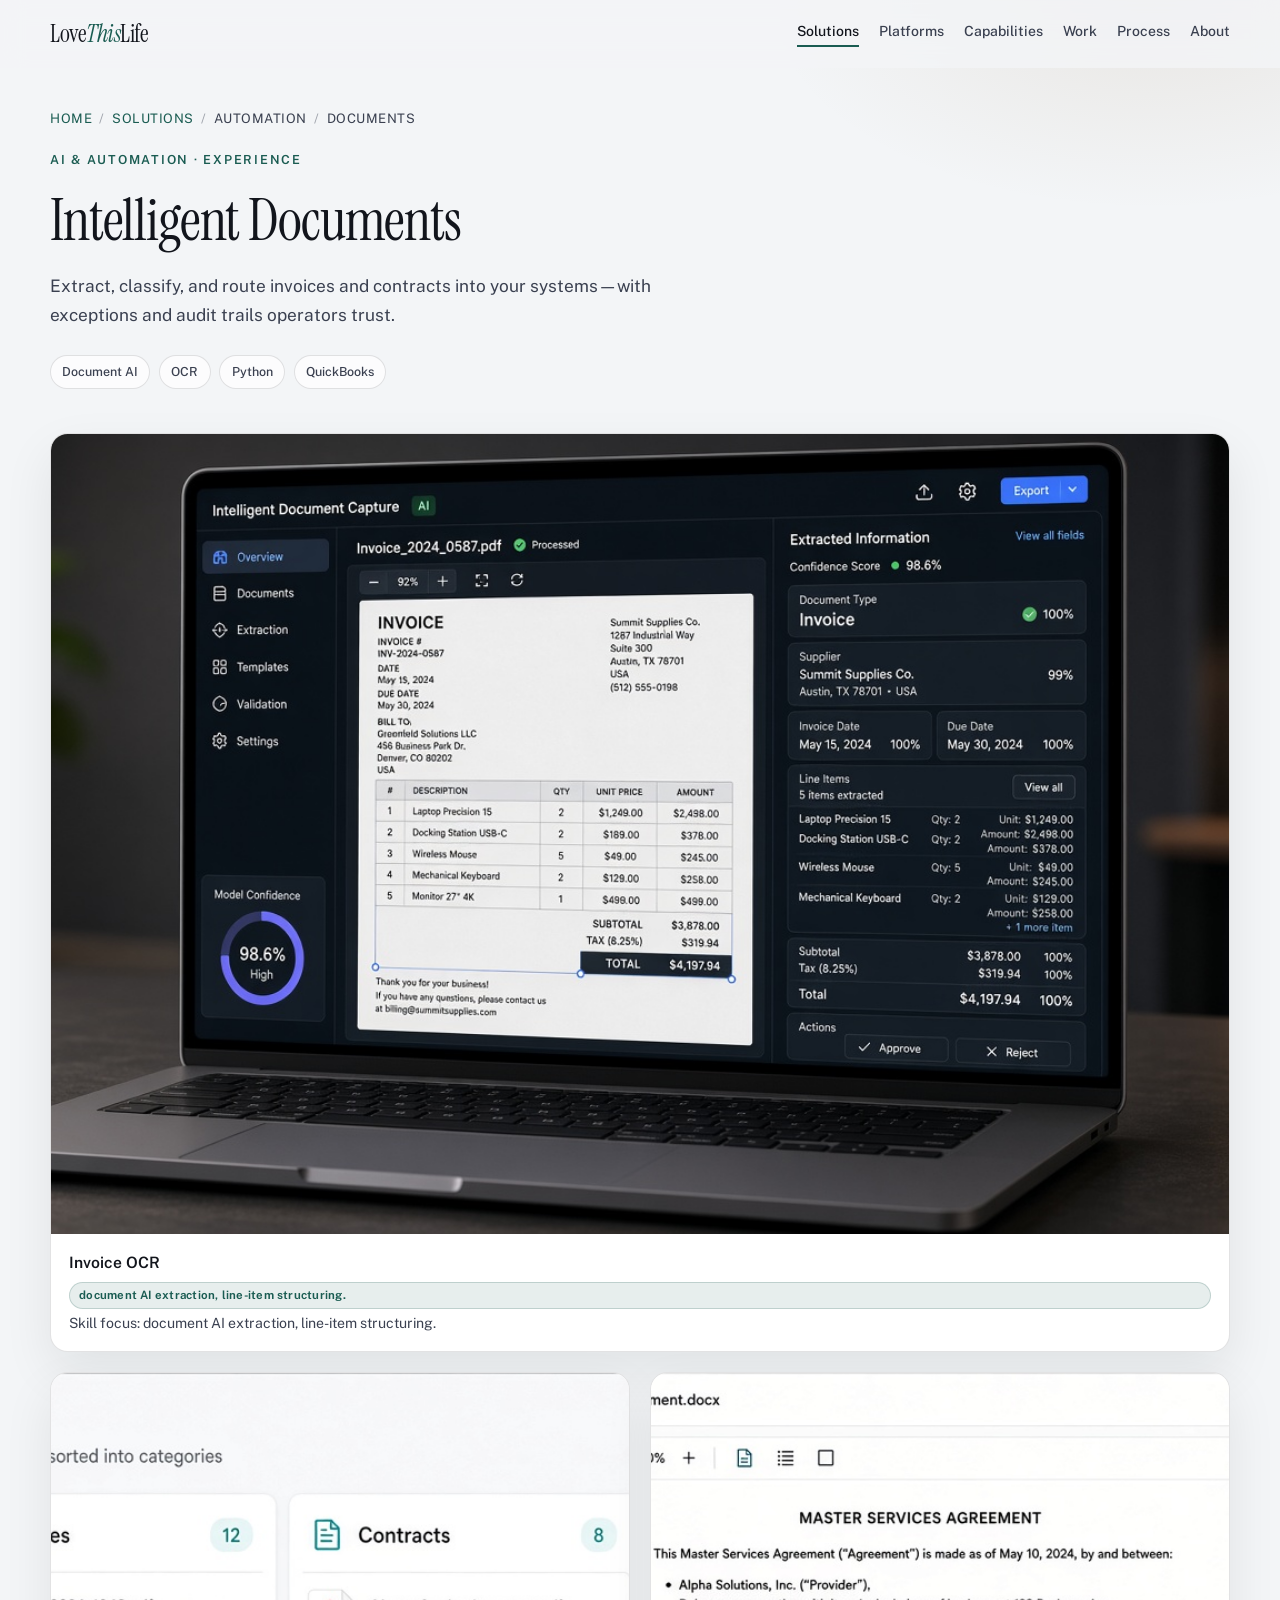
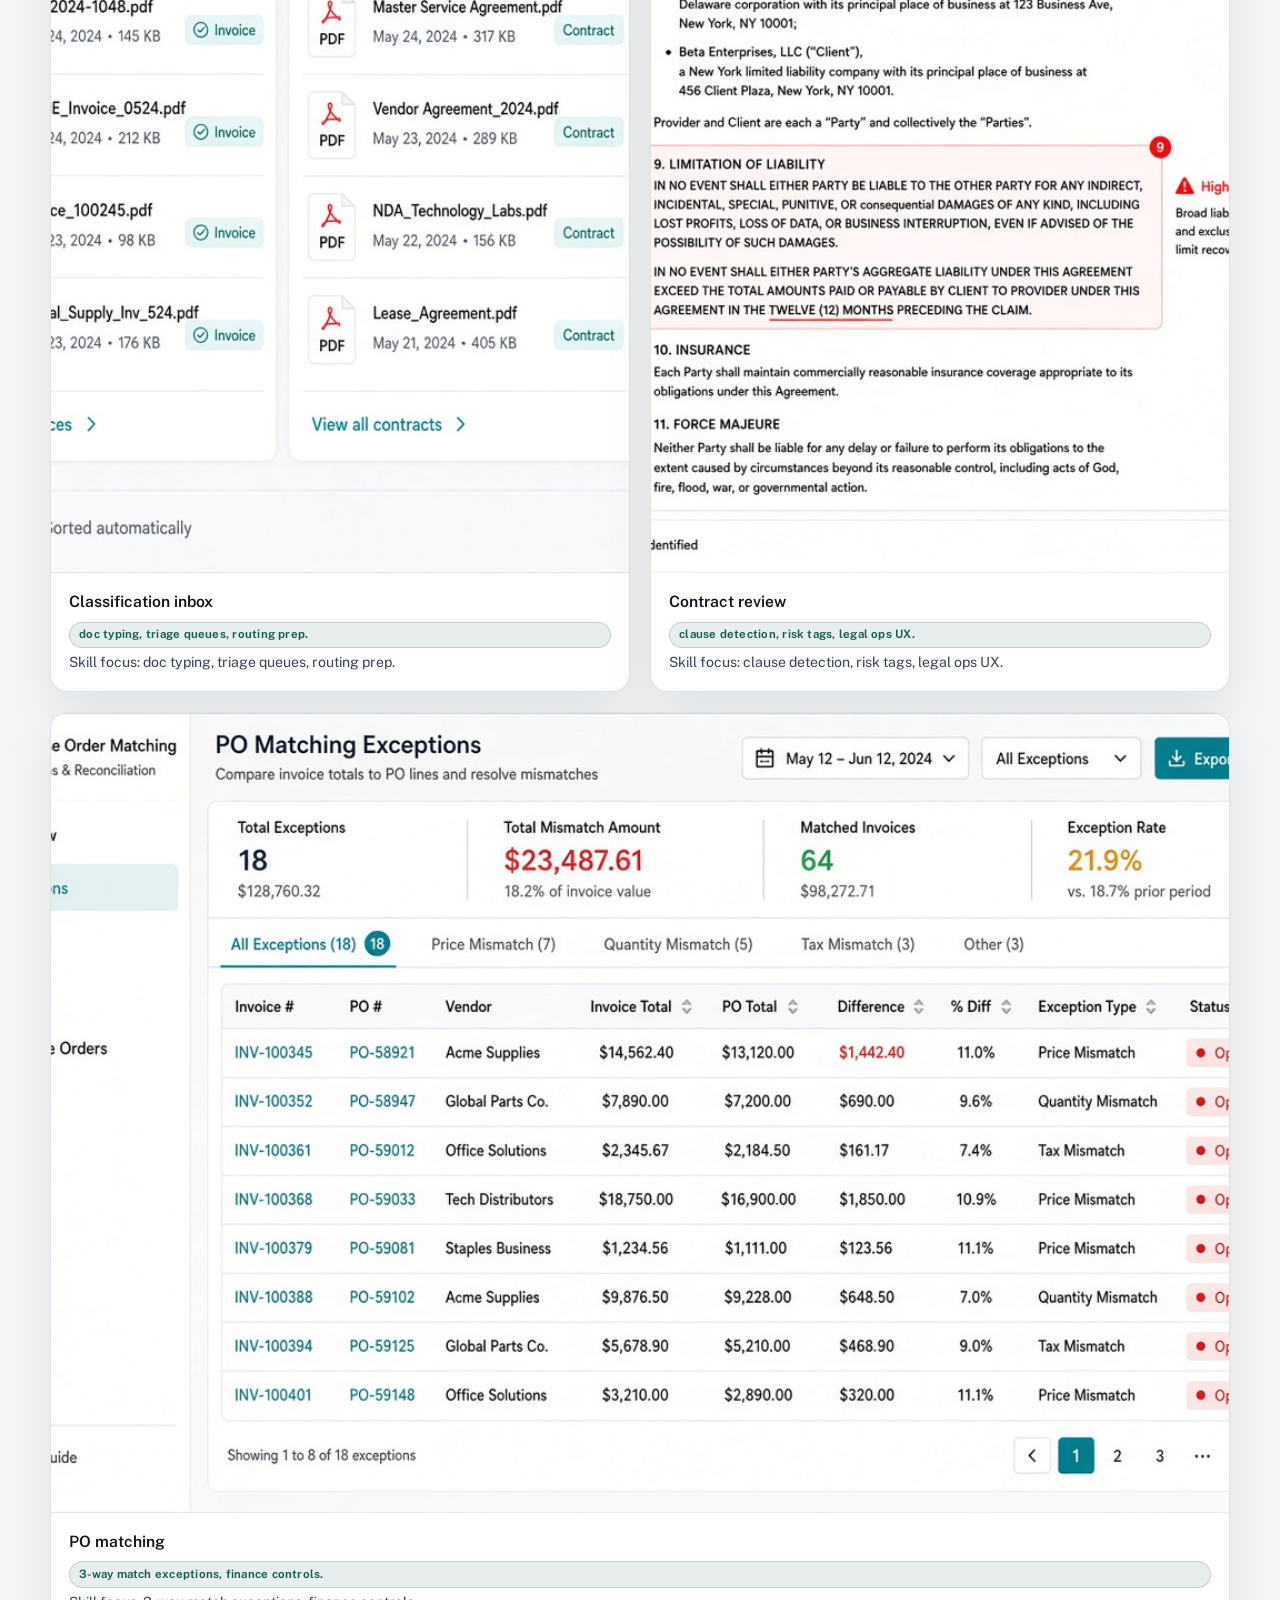
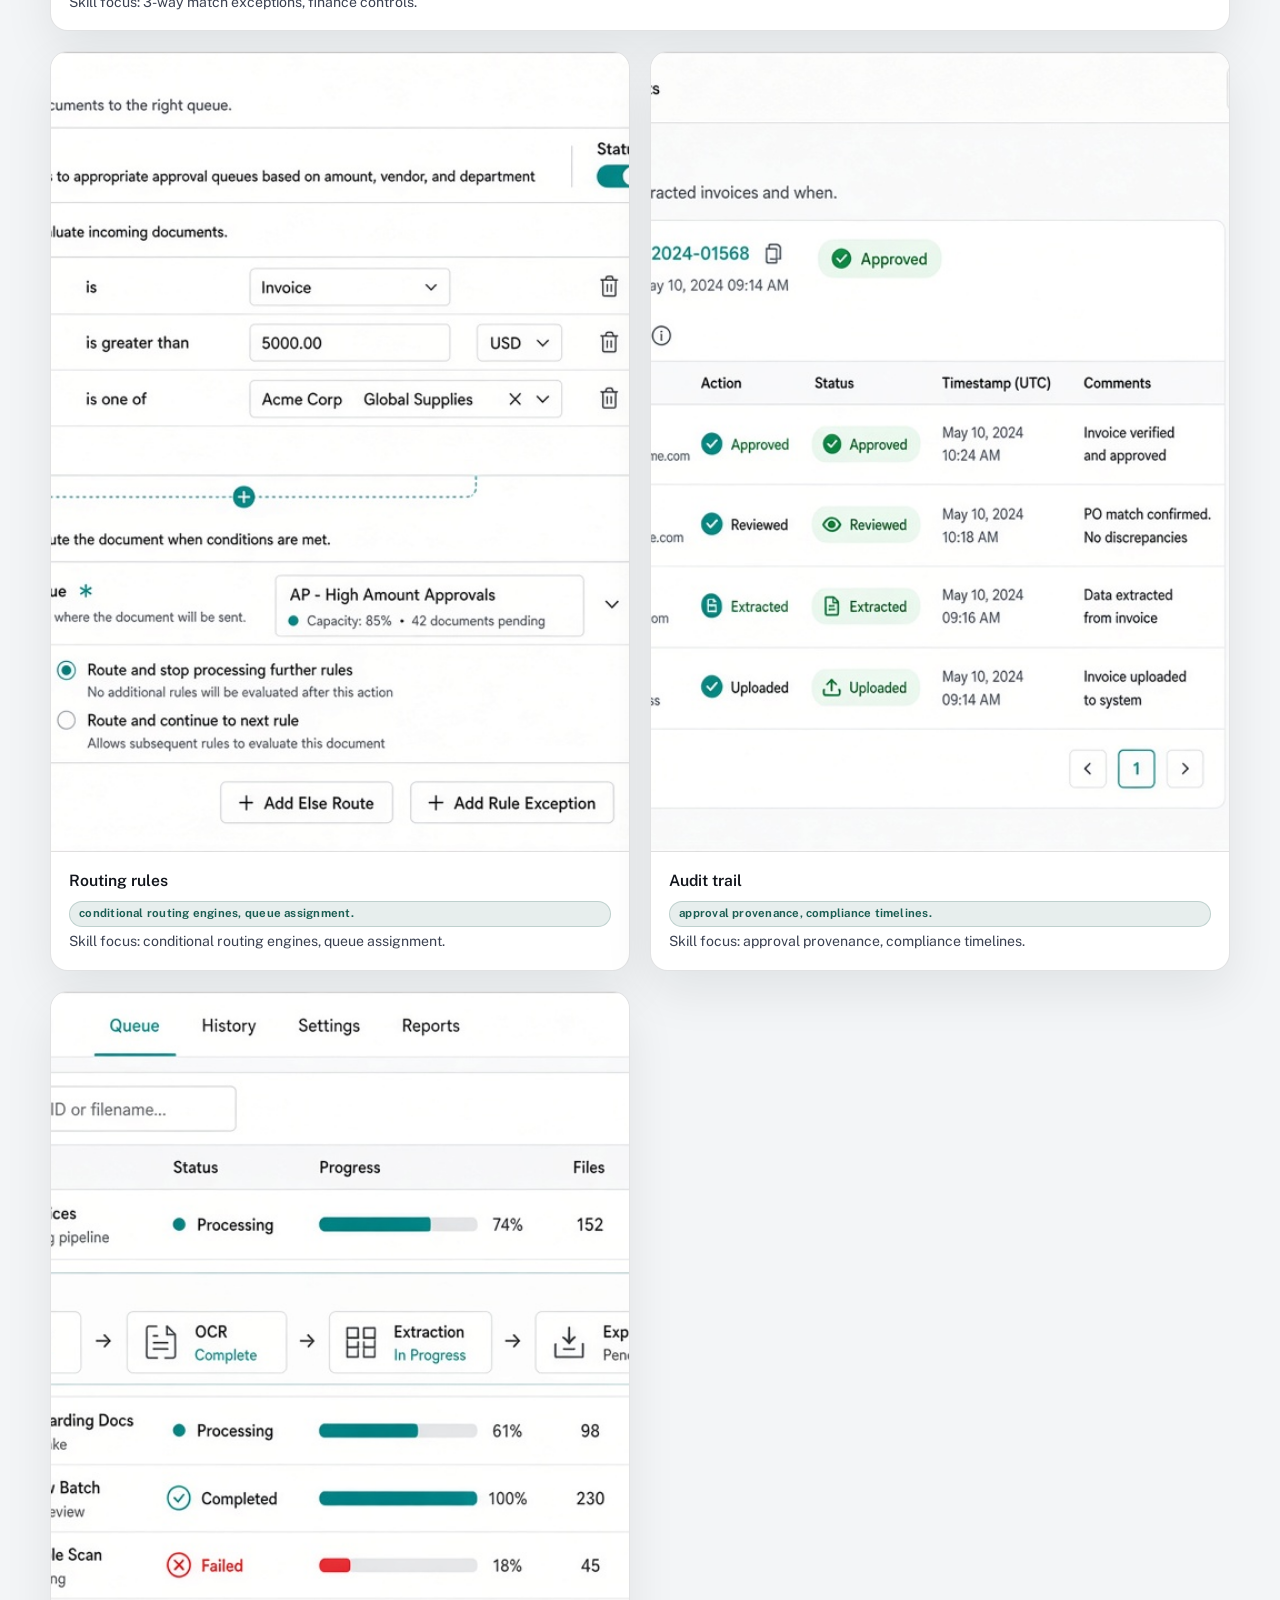
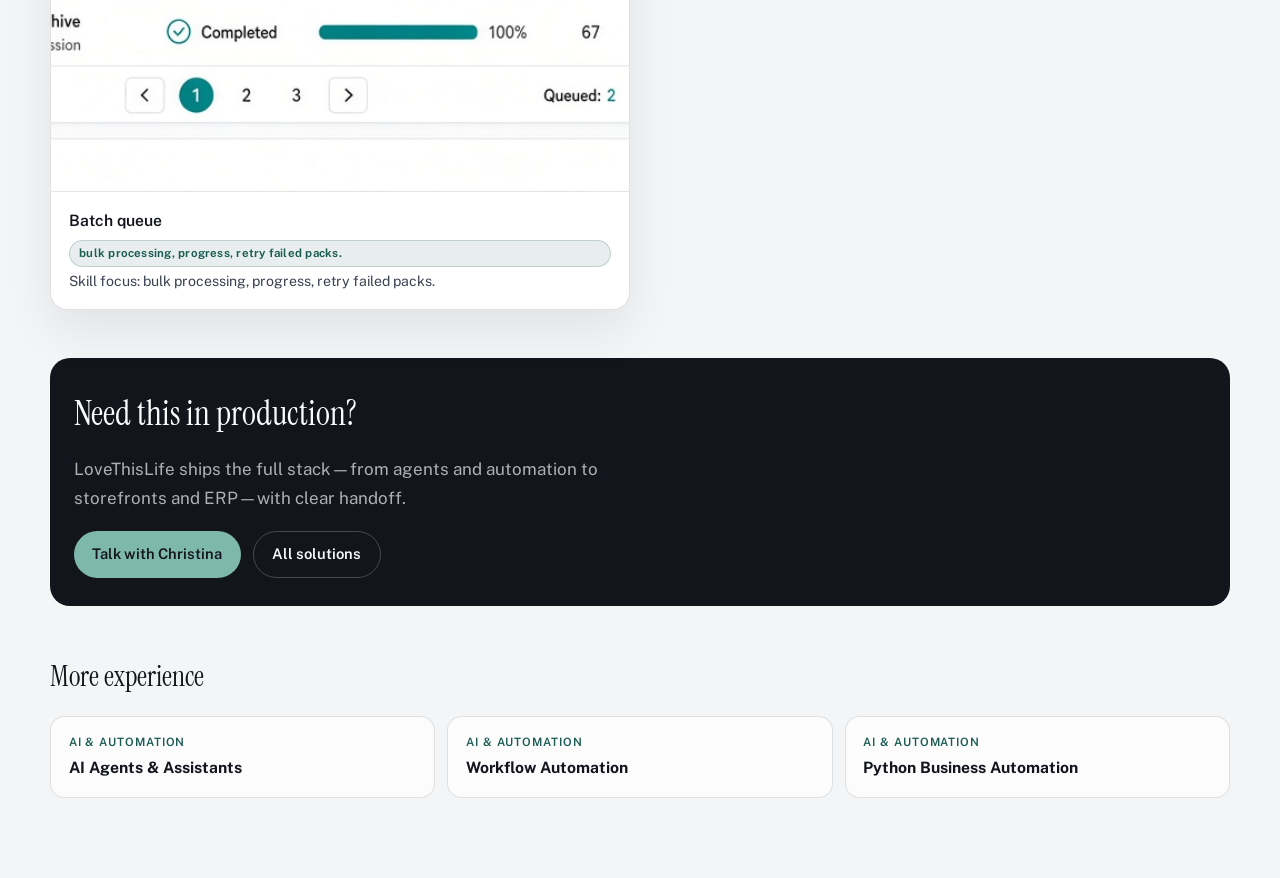
==== automation/documents/index.html @ 8ac03671 "Expand portfolio with skill-focused experience galleries and product samples. Add dedicated experien" ====
<!DOCTYPE html>
<html lang="en">
<head>
  <meta charset="UTF-8" />
  <meta name="viewport" content="width=device-width, initial-scale=1.0" />
  <title>Intelligent Documents — LoveThisLife Experience</title>
  <meta name="description" content="Extract, classify, and route invoices and contracts into your systems—with exceptions and audit trails operators trust." />
  <link rel="preconnect" href="https://fonts.googleapis.com" />
  <link rel="preconnect" href="https://fonts.gstatic.com" crossorigin />
  <link href="https://fonts.googleapis.com/css2?family=Instrument+Serif:ital@0;1&family=Public+Sans:ital,wght@0,300;0,400;0,500;0,600;0,700;1,400&display=swap" rel="stylesheet" />
  <link rel="icon" href="../../assets/favicon.svg?v=2" type="image/svg+xml" />
  <link rel="stylesheet" href="../../styles.css" />
  <link rel="stylesheet" href="../../experience.css" />
</head>
<body class="xp-body">
  <a class="skip-link" href="#main">Skip to content</a>
  <header class="site-header xp-header" id="top">
    <div class="header-inner">
      <a class="logo" href="../../" aria-label="LoveThisLife home">
        <span class="logo-word">Love<span>This</span>Life</span>
      </a>
      <nav class="nav" aria-label="Primary">
        <a href="../../solutions/" class="is-active">Solutions</a>
        <a href="../../platforms/">Platforms</a>
        <a href="../../capabilities/">Capabilities</a>
        <a href="../../work/">Work</a>
        <a href="../../process/">Process</a>
        <a href="../../about/">About</a>
      </nav>
      <button class="nav-toggle" type="button" aria-expanded="false" aria-controls="mobile-nav" aria-label="Open menu">
        <span></span><span></span>
      </button>
    </div>
    <nav class="mobile-nav" id="mobile-nav" hidden>
      <a href="../../solutions/" class="is-active">Solutions</a>
      <a href="../../platforms/">Platforms</a>
      <a href="../../capabilities/">Capabilities</a>
      <a href="../../work/">Work</a>
      <a href="../../process/">Process</a>
      <a href="../../about/">About</a>
    </nav>
  </header>

  <main id="main" class="xp-main">
    <div class="container">
      <header class="xp-hero">
        <nav class="xp-crumb" aria-label="Breadcrumb">
          <a href="../../">Home</a>
          <span class="xp-crumb__sep">/</span>
          <a href="../../solutions/">Solutions</a>
          <span class="xp-crumb__sep">/</span>
          <span>Automation</span>
          <span class="xp-crumb__sep">/</span>
          <span>documents</span>
        </nav>
        <p class="xp-kicker">AI & Automation · Experience</p>
        <h1 class="xp-title">Intelligent Documents</h1>
        <p class="xp-lede">Extract, classify, and route invoices and contracts into your systems—with exceptions and audit trails operators trust.</p>
        <div class="xp-meta">
          <span>Document AI</span>
          <span>OCR</span>
          <span>Python</span>
          <span>QuickBooks</span>
        </div>
      </header>

      <section class="xp-gallery" aria-label="Product samples">
          <figure class="xp-gallery__item">
            <img src="../../assets/samples/documents/01.jpg" alt="Invoice OCR — Intelligent Documents" loading="lazy" width="1280" height="800" />
            <figcaption>
              <strong>Invoice OCR</strong>
              <em class="xp-skill">document AI extraction, line-item structuring.</em>
              <span>Skill focus: document AI extraction, line-item structuring.</span>
            </figcaption>
          </figure>
          <figure class="xp-gallery__item">
            <img src="../../assets/samples/documents/02.jpg" alt="Classification inbox — Intelligent Documents" loading="lazy" width="1280" height="800" />
            <figcaption>
              <strong>Classification inbox</strong>
              <em class="xp-skill">doc typing, triage queues, routing prep.</em>
              <span>Skill focus: doc typing, triage queues, routing prep.</span>
            </figcaption>
          </figure>
          <figure class="xp-gallery__item">
            <img src="../../assets/samples/documents/03.jpg" alt="Contract review — Intelligent Documents" loading="lazy" width="1280" height="800" />
            <figcaption>
              <strong>Contract review</strong>
              <em class="xp-skill">clause detection, risk tags, legal ops UX.</em>
              <span>Skill focus: clause detection, risk tags, legal ops UX.</span>
            </figcaption>
          </figure>
          <figure class="xp-gallery__item">
            <img src="../../assets/samples/documents/04.jpg" alt="PO matching — Intelligent Documents" loading="lazy" width="1280" height="800" />
            <figcaption>
              <strong>PO matching</strong>
              <em class="xp-skill">3-way match exceptions, finance controls.</em>
              <span>Skill focus: 3-way match exceptions, finance controls.</span>
            </figcaption>
          </figure>
          <figure class="xp-gallery__item">
            <img src="../../assets/samples/documents/05.jpg" alt="Routing rules — Intelligent Documents" loading="lazy" width="1280" height="800" />
            <figcaption>
              <strong>Routing rules</strong>
              <em class="xp-skill">conditional routing engines, queue assignment.</em>
              <span>Skill focus: conditional routing engines, queue assignment.</span>
            </figcaption>
          </figure>
          <figure class="xp-gallery__item">
            <img src="../../assets/samples/documents/06.jpg" alt="Audit trail — Intelligent Documents" loading="lazy" width="1280" height="800" />
            <figcaption>
              <strong>Audit trail</strong>
              <em class="xp-skill">approval provenance, compliance timelines.</em>
              <span>Skill focus: approval provenance, compliance timelines.</span>
            </figcaption>
          </figure>
          <figure class="xp-gallery__item">
            <img src="../../assets/samples/documents/07.jpg" alt="Batch queue — Intelligent Documents" loading="lazy" width="1280" height="800" />
            <figcaption>
              <strong>Batch queue</strong>
              <em class="xp-skill">bulk processing, progress, retry failed packs.</em>
              <span>Skill focus: bulk processing, progress, retry failed packs.</span>
            </figcaption>
          </figure>
      </section>

      <aside class="xp-cta">
        <h2>Need this in production?</h2>
        <p>LoveThisLife ships the full stack—from agents and automation to storefronts and ERP—with clear handoff.</p>
        <div class="xp-cta__row">
          <a class="xp-btn xp-btn--primary" href="../../about/">Talk with Christina</a>
          <a class="xp-btn xp-btn--ghost" href="../../solutions/">All solutions</a>
        </div>
      </aside>

      <section class="xp-more">
        <h2>More experience</h2>
        <div class="xp-more__grid">
        <a class="xp-more__link" href="../../automation/experience/">
          <small>AI & Automation</small>
          <strong>AI Agents & Assistants</strong>
        </a>
        <a class="xp-more__link" href="../../automation/workflow/">
          <small>AI & Automation</small>
          <strong>Workflow Automation</strong>
        </a>
        <a class="xp-more__link" href="../../automation/python/">
          <small>AI & Automation</small>
          <strong>Python Business Automation</strong>
        </a>
        </div>
      </section>
    </div>
  </main>
  <script src="../../script.js"></script>
</body>
</html>
---- styles.css ----
/* LoveThisLife — cohesive AI & Automation portfolio */

:root {
  --ink: #12151c;
  --ink-soft: #3a4050;
  --mist: #e6ebf0;
  --paper: #f3f5f7;
  --white: #fafbfc;
  --teal: #1a5c52;
  --teal-light: #7eb8ad;
  --teal-glow: rgba(26, 92, 82, 0.15);
  --gold: #9a7b52;
  --line: rgba(18, 21, 28, 0.12);
  --shadow: 0 20px 50px rgba(18, 21, 28, 0.08);
  --shadow-lg: 0 32px 64px rgba(18, 21, 28, 0.12);
  --font-display: "Instrument Serif", Georgia, serif;
  --font-body: "Public Sans", system-ui, sans-serif;
  --max: 1180px;
  --header-h: 4.25rem;
  --ease: cubic-bezier(0.22, 1, 0.36, 1);
  --radius: 1rem;
  --radius-lg: 1.5rem;
}

*, *::before, *::after { box-sizing: border-box; }
html { scroll-behavior: smooth; overflow-x: hidden; }
body {
  margin: 0;
  overflow-x: hidden;
  font-family: var(--font-body);
  font-size: 1.0625rem;
  line-height: 1.65;
  color: var(--ink);
  background: var(--paper);
  -webkit-font-smoothing: antialiased;
}
img { max-width: 100%; display: block; }
a { color: inherit; text-decoration: none; }
a:hover { color: var(--teal); }
.skip-link {
  position: absolute; left: 1rem; top: -100%; z-index: 100;
  padding: 0.75rem 1rem; background: var(--ink); color: var(--white);
}
.skip-link:focus { top: 1rem; }
.container { width: min(100% - 2.5rem, var(--max)); margin-inline: auto; }

.progress {
  position: fixed; top: 0; left: 0; right: 0; height: 2px; z-index: 60;
}
.progress__fill {
  height: 100%;
  width: 0%;
  background: linear-gradient(90deg, var(--teal), #9a7b52);
}
.progress-radial {
  position: fixed;
  right: 1.1rem;
  bottom: 1.1rem;
  z-index: 55;
  width: 2.6rem;
  height: 2.6rem;
  opacity: 0.9;
  pointer-events: none;
}
.progress-radial svg { width: 100%; height: 100%; transform: rotate(-90deg); }
.progress-radial__track { fill: none; stroke: rgba(18,21,28,0.12); stroke-width: 2; }
.progress-radial__value {
  fill: none;
  stroke: var(--teal);
  stroke-width: 2;
  stroke-dasharray: 97.4;
  stroke-dashoffset: 97.4;
}

.site-header {
  position: fixed; inset: 0 0 auto; z-index: 50; height: var(--header-h);
  background: rgba(243, 245, 247, 0.82);
  backdrop-filter: blur(12px);
  border-bottom: 1px solid transparent;
  transition: border-color 0.3s ease, background 0.3s ease, transform 0.6s var(--ease), opacity 0.6s ease;
  transform: translateY(-100%);
  opacity: 0;
}
body.is-loaded .site-header {
  transform: none;
  opacity: 1;
}
.site-header.is-scrolled {
  border-bottom-color: var(--line);
  background: rgba(243, 245, 247, 0.94);
}
.header-inner {
  width: min(100% - 2.5rem, var(--max));
  margin-inline: auto;
  height: 100%;
  display: flex;
  align-items: center;
  justify-content: space-between;
  gap: 1rem;
}
.logo-word {
  font-family: var(--font-display);
  font-size: 1.5rem;
  letter-spacing: -0.02em;
  color: var(--ink);
}
.logo-word span { font-style: italic; color: var(--teal); }
.logo-word--footer { color: var(--white); font-size: 1.25rem; }
.logo-word--footer span { color: #7eb8ad; }

.nav { display: none; gap: 1.25rem; }
.nav a {
  position: relative;
  font-size: 0.875rem;
  font-weight: 500;
  color: var(--ink-soft);
  padding-bottom: 0.2rem;
}
.nav a::after {
  content: "";
  position: absolute;
  left: 0;
  bottom: 0;
  width: 100%;
  height: 1.5px;
  background: var(--teal);
  transform: scaleX(0);
  transform-origin: right;
  transition: transform 0.35s var(--ease);
}
.nav a:hover::after,
.nav a.is-active::after {
  transform: scaleX(1);
  transform-origin: left;
}
.nav a:hover, .nav a.is-active { color: var(--ink); }
.nav-toggle {
  width: 2.5rem; height: 2.5rem; border: 0; background: transparent;
  display: flex; flex-direction: column; justify-content: center; gap: 6px; cursor: pointer;
}
.nav-toggle span {
  display: block; width: 1.3rem; height: 1.5px; margin-inline: auto; background: var(--ink);
  transition: transform 0.25s ease;
}
.nav-toggle[aria-expanded="true"] span:first-child { transform: translateY(3.75px) rotate(45deg); }
.nav-toggle[aria-expanded="true"] span:last-child { transform: translateY(-3.75px) rotate(-45deg); }
.mobile-nav {
  display: flex; flex-direction: column;
  padding: 0.5rem 1.25rem 1.25rem;
  background: var(--paper);
  border-bottom: 1px solid var(--line);
}
.mobile-nav[hidden] { display: none; }
.mobile-nav a {
  padding: 0.85rem 0.2rem;
  font-weight: 500;
  border-bottom: 1px solid var(--line);
}
@media (min-width: 960px) {
  .nav { display: flex; }
  .nav-toggle, .mobile-nav { display: none !important; }
}

body.is-loaded .hero-anim {
  opacity: 1;
  transform: none;
}
body.is-loaded .hero-brand__word {
  opacity: 1;
  transform: none;
}
body.is-loaded .hero-portrait {
  opacity: 1;
  transform: none;
}

/* Hero — full-page animation */
.hero {
  position: relative;
  min-height: 100svh;
  display: flex;
  align-items: center;
  padding: calc(var(--header-h) + 2rem) 0 5.5rem;
  overflow: hidden;
  background:
    radial-gradient(ellipse 80% 60% at 70% 20%, rgba(126, 184, 173, 0.18), transparent 55%),
    radial-gradient(ellipse 60% 50% at 10% 80%, rgba(154, 123, 82, 0.1), transparent 50%),
    linear-gradient(160deg, #e2eaf0 0%, #f6f8fa 38%, #e8f2ee 72%, #dfe8e4 100%);
}
.hero::after {
  content: "";
  position: absolute;
  inset: 0;
  background: url("data:image/svg+xml,%3Csvg viewBox='0 0 256 256' xmlns='http://www.w3.org/2000/svg'%3E%3Cfilter id='n'%3E%3CfeTurbulence type='fractalNoise' baseFrequency='0.85' numOctaves='4' stitchTiles='stitch'/%3E%3C/filter%3E%3Crect width='100%25' height='100%25' filter='url(%23n)' opacity='0.04'/%3E%3C/svg%3E");
  opacity: 0.5;
  pointer-events: none;
  z-index: 0;
}
.hero-canvas {
  position: absolute;
  inset: 0;
  width: 100%;
  height: 100%;
  z-index: 1;
  opacity: 0.45;
  pointer-events: none;
}
.hero-bg {
  position: absolute;
  inset: 0;
  z-index: 0;
  pointer-events: none;
  overflow: hidden;
}
.hero-aurora {
  position: absolute;
  inset: -30%;
  background:
    conic-gradient(from 200deg at 30% 40%, rgba(26, 92, 82, 0.12), transparent 35%, rgba(154, 123, 82, 0.08), transparent 65%, rgba(126, 184, 173, 0.1));
  animation: aurora-spin 28s linear infinite;
  filter: blur(60px);
}
.hero-spotlight {
  position: absolute;
  width: min(55vw, 520px);
  height: min(70vh, 640px);
  top: 10%;
  right: 5%;
  background: radial-gradient(ellipse at center, rgba(255, 255, 255, 0.5), transparent 68%);
  animation: spotlight-pulse 8s ease-in-out infinite alternate;
}
.hero-mesh {
  position: absolute;
  inset: -20%;
  background:
    radial-gradient(circle at 15% 25%, rgba(26, 92, 82, 0.16), transparent 42%),
    radial-gradient(circle at 85% 20%, rgba(154, 123, 82, 0.12), transparent 38%),
    radial-gradient(circle at 55% 75%, rgba(26, 92, 82, 0.1), transparent 45%);
  animation: drift 18s ease-in-out infinite alternate;
}
.hero-grid {
  position: absolute;
  inset: 0;
  background-image:
    linear-gradient(rgba(18, 21, 28, 0.03) 1px, transparent 1px),
    linear-gradient(90deg, rgba(18, 21, 28, 0.03) 1px, transparent 1px);
  background-size: 72px 72px;
  mask-image: radial-gradient(ellipse 100% 85% at 50% 45%, black, transparent 88%);
  animation: grid-drift 30s linear infinite;
}
.hero-orb {
  position: absolute;
  border-radius: 50%;
  filter: blur(90px);
}
.hero-orb--a {
  width: min(50vw, 480px);
  height: min(50vw, 480px);
  top: -12%;
  left: 0;
  background: rgba(26, 92, 82, 0.22);
  animation: float 14s ease-in-out infinite alternate;
}
.hero-orb--b {
  width: min(42vw, 400px);
  height: min(42vw, 400px);
  bottom: 0;
  right: 5%;
  background: rgba(126, 184, 173, 0.2);
  animation: float 16s ease-in-out infinite alternate-reverse;
}
.hero-orb--c {
  width: min(32vw, 300px);
  height: min(32vw, 300px);
  top: 35%;
  left: 40%;
  background: rgba(154, 123, 82, 0.12);
  animation: float 12s ease-in-out infinite alternate;
}
.hero-layout {
  position: relative;
  z-index: 2;
  width: min(100% - 2.5rem, var(--max));
  margin-inline: auto;
  display: grid;
  gap: 2rem;
  align-items: center;
}
@media (min-width: 900px) {
  .hero-layout {
    grid-template-columns: 1.05fr 0.95fr;
    gap: 2.5rem;
    min-height: calc(100svh - var(--header-h) - 7rem);
  }
}
.hero-copy { position: relative; z-index: 2; }
.hero-anim {
  opacity: 0;
  transform: translateY(1.5rem);
  transition: opacity 0.9s var(--ease), transform 0.9s var(--ease);
  transition-delay: calc(var(--d, 0) * 100ms + 250ms);
}
.hero-location {
  margin: 0 0 1.1rem;
  display: inline-flex;
  align-items: center;
  gap: 0.55rem;
  padding: 0.45rem 0.9rem 0.45rem 0.7rem;
  font-size: 0.68rem;
  font-weight: 600;
  letter-spacing: 0.14em;
  text-transform: uppercase;
  color: var(--teal);
  background: rgba(255, 255, 255, 0.65);
  border: 1px solid rgba(26, 92, 82, 0.12);
  border-radius: 999px;
  backdrop-filter: blur(10px);
  box-shadow: 0 4px 20px rgba(18, 21, 28, 0.05);
}
.hero-location__dot {
  width: 7px;
  height: 7px;
  border-radius: 50%;
  background: var(--teal);
  animation: pulse-dot 2.2s ease infinite;
}
.hero-brand {
  margin: 0;
  font-family: var(--font-display);
  font-size: clamp(3.5rem, 11vw, 6.5rem);
  font-weight: 400;
  line-height: 0.9;
  letter-spacing: -0.03em;
  display: flex;
  flex-wrap: wrap;
  gap: 0.06em;
  color: var(--ink);
}
.hero-brand__word {
  display: inline-block;
  opacity: 0;
  transform: translateY(100%);
  transition: opacity 0.85s var(--ease), transform 0.85s var(--ease);
  transition-delay: calc(var(--d, 1) * 100ms + 380ms);
}
.hero-brand__word:nth-child(2) { transition-delay: calc(var(--d, 1) * 100ms + 500ms); }
.hero-brand__word:nth-child(3) { transition-delay: calc(var(--d, 1) * 100ms + 620ms); }
.hero-brand__word--accent {
  font-style: italic;
  background: linear-gradient(135deg, #1a5c52 0%, #3a9a88 40%, #1a5c52 80%);
  background-size: 200% auto;
  -webkit-background-clip: text;
  background-clip: text;
  -webkit-text-fill-color: transparent;
  animation: text-shine 6s linear infinite;
}
.hero-name {
  margin: 1rem 0 0;
  font-size: 1.2rem;
  font-weight: 500;
  letter-spacing: 0.02em;
  color: var(--ink-soft);
}
.hero-name::before {
  content: "—";
  margin-right: 0.5rem;
  color: var(--teal-light);
}
.hero-lede {
  margin: 1.35rem 0 0;
  max-width: 36rem;
  font-size: 1.08rem;
  line-height: 1.7;
  color: var(--ink-soft);
}
.hero-cycle-wrap {
  margin: 1.25rem 0 0;
  display: flex;
  flex-wrap: wrap;
  align-items: baseline;
  gap: 0.55rem;
  padding: 0.65rem 0;
  border-top: 1px solid rgba(18, 21, 28, 0.08);
  border-bottom: 1px solid rgba(18, 21, 28, 0.08);
}
.hero-cycle-label {
  font-weight: 600;
  letter-spacing: 0.08em;
  text-transform: uppercase;
  font-size: 0.68rem;
  color: var(--ink-soft);
}
.hero-cycle {
  font-family: var(--font-display);
  font-size: 1.45rem;
  font-style: italic;
  color: var(--teal);
  min-width: 12ch;
  transition: opacity 0.35s ease, transform 0.35s ease;
}
.hero-cycle.is-changing { opacity: 0; transform: translateY(0.35rem); }
.hero-chips {
  display: flex;
  flex-wrap: wrap;
  gap: 0.45rem;
  margin: 1.25rem 0 0;
  padding: 0;
  list-style: none;
}
.hero-chips li {
  padding: 0.4rem 0.8rem;
  font-size: 0.67rem;
  font-weight: 600;
  letter-spacing: 0.06em;
  text-transform: uppercase;
  color: var(--teal);
  background: rgba(255, 255, 255, 0.75);
  border: 1px solid rgba(26, 92, 82, 0.14);
  border-radius: 999px;
  backdrop-filter: blur(8px);
  transition: transform 0.3s var(--ease), box-shadow 0.3s ease, border-color 0.3s ease;
}
.hero-chips li:hover {
  transform: translateY(-2px);
  border-color: rgba(26, 92, 82, 0.3);
  box-shadow: 0 8px 24px rgba(18, 21, 28, 0.08);
}
.hero-stats {
  display: flex;
  gap: 2rem;
  margin-top: 1.75rem;
  padding-top: 0.25rem;
}
.hero-stats div {
  display: flex;
  flex-direction: column;
  gap: 0.15rem;
}
.hero-stats strong {
  font-family: var(--font-display);
  font-size: 1.85rem;
  font-weight: 400;
  line-height: 1;
  color: var(--teal);
}
.hero-stats span {
  font-size: 0.65rem;
  font-weight: 600;
  letter-spacing: 0.12em;
  text-transform: uppercase;
  color: var(--ink-soft);
}
.hero-portrait {
  margin: 0;
  justify-self: center;
  width: min(100%, 26rem);
  position: relative;
  opacity: 0;
  transform: translateY(1.2rem);
  transition: opacity 1s var(--ease) 0.45s, transform 1s var(--ease) 0.45s;
  background: transparent;
}
@media (min-width: 900px) {
  .hero-portrait { justify-self: end; width: min(100%, 30rem); align-self: end; }
}
.hero-portrait img {
  position: relative;
  z-index: 1;
  width: 100%;
  height: auto;
  object-fit: contain;
  object-position: center bottom;
  display: block;
  background: transparent;
  filter: drop-shadow(0 28px 48px rgba(18, 21, 28, 0.12));
}
@keyframes aurora-spin {
  to { transform: rotate(360deg); }
}
@keyframes spotlight-pulse {
  0%, 100% { opacity: 0.7; transform: scale(1); }
  50% { opacity: 1; transform: scale(1.04); }
}
@keyframes grid-drift {
  to { transform: translate(36px, 36px); }
}
@keyframes pulse-dot {
  0% { box-shadow: 0 0 0 0 rgba(26, 92, 82, 0.45); }
  70% { box-shadow: 0 0 0 8px rgba(26, 92, 82, 0); }
  100% { box-shadow: 0 0 0 0 rgba(26, 92, 82, 0); }
}
@keyframes text-shine { to { background-position: 200% center; } }

.hero-ticker {
  position: absolute;
  left: 0;
  right: 0;
  bottom: 0;
  z-index: 3;
  padding: 0.85rem 0;
  border-top: 1px solid rgba(18, 21, 28, 0.08);
  background: rgba(250, 251, 252, 0.55);
  backdrop-filter: blur(10px);
  overflow: hidden;
  mask-image: linear-gradient(90deg, transparent, black 6%, black 94%, transparent);
}
.hero-ticker__track {
  display: flex;
  gap: 2rem;
  width: max-content;
  animation: marquee 28s linear infinite;
  padding-left: 2rem;
}
.hero-ticker__track span {
  flex-shrink: 0;
  font-size: 0.72rem;
  font-weight: 600;
  letter-spacing: 0.12em;
  text-transform: uppercase;
  color: var(--ink-soft);
  white-space: nowrap;
}
.hero-ticker__track span::before {
  content: "◆";
  margin-right: 0.65rem;
  color: var(--teal);
  font-size: 0.5rem;
  vertical-align: middle;
}

.hero-scroll {
  position: absolute;
  left: 50%;
  bottom: 1.4rem;
  transform: translateX(-50%);
  display: flex;
  flex-direction: column;
  align-items: center;
  gap: 0.55rem;
  font-size: 0.68rem;
  font-weight: 600;
  letter-spacing: 0.16em;
  text-transform: uppercase;
  color: var(--ink-soft);
  z-index: 4;
  opacity: 0;
  animation: fade-in 0.8s ease 1.4s forwards;
}
.hero-scroll__line {
  width: 1px;
  height: 2.8rem;
  background: linear-gradient(to bottom, var(--teal), transparent);
  transform-origin: top;
  animation: scroll-line 2s ease-in-out infinite;
}

/* Sections */
.section { padding: 6rem 0; }
.eyebrow {
  margin: 0 0 0.75rem;
  font-size: 0.75rem;
  font-weight: 700;
  letter-spacing: 0.16em;
  text-transform: uppercase;
  color: var(--teal);
}
.section-title {
  margin: 0;
  font-family: var(--font-display);
  font-size: clamp(2.1rem, 4.5vw, 3.2rem);
  font-weight: 400;
  line-height: 1.12;
  letter-spacing: -0.02em;
}
.section-lede { margin: 1rem 0 0; max-width: 36rem; color: var(--ink-soft); }

/* Part structure & dividers */
.part-block { position: relative; }
.part-block::before {
  content: attr(data-part);
  position: absolute;
  top: 2rem;
  right: max(1.25rem, calc((100% - var(--max)) / 2));
  font-family: var(--font-display);
  font-size: clamp(4rem, 12vw, 8rem);
  line-height: 1;
  letter-spacing: -0.04em;
  text-transform: capitalize;
  color: rgba(18, 21, 28, 0.04);
  pointer-events: none;
  user-select: none;
  z-index: 0;
}
.process.part-block::before { color: rgba(255, 255, 255, 0.04); }
.platforms.part-block::before { color: rgba(255, 255, 255, 0.05); top: 1rem; }
.part-divider {
  display: grid;
  grid-template-columns: auto 1fr auto;
  align-items: center;
  gap: 1.25rem;
  padding: 0  max(1.25rem, calc((100% - var(--max)) / 2));
  height: 4.5rem;
  background: var(--white);
  border-block: 1px solid var(--line);
}
.part-divider--dark { background: linear-gradient(180deg, #eef2f5, #e8eeeb); }
.part-divider--ink { background: var(--ink); border-color: rgba(255,255,255,0.08); }
.part-divider--ink .part-divider__num,
.part-divider--ink .part-divider__label { color: #7eb8ad; }
.part-divider--ink .part-divider__line { background: linear-gradient(90deg, rgba(126,184,173,0.5), transparent); }
.part-divider__num {
  font-family: var(--font-display);
  font-size: 1.1rem;
  color: var(--teal);
  min-width: 2ch;
}
.part-divider.is-visible .part-divider__line {
  animation: line-grow 1.4s var(--ease) both;
}
.part-divider__label {
  font-size: 0.72rem;
  font-weight: 700;
  letter-spacing: 0.14em;
  text-transform: uppercase;
  color: var(--ink-soft);
  white-space: nowrap;
}
@keyframes line-grow {
  from { transform: scaleX(0); opacity: 0; }
  to { transform: scaleX(1); opacity: 1; }
}
@keyframes beam-sway {
  from { transform: rotate(-4deg) translateY(0); }
  to { transform: rotate(4deg) translateY(2%); }
}
@keyframes pulse-aura {
  from { opacity: 0.6; transform: scale(0.96); }
  to { opacity: 1; transform: scale(1.04); }
}
@keyframes ring-spin {
  to { transform: rotate(360deg); }
}

.intro {
  background: linear-gradient(180deg, var(--white) 0%, var(--paper) 100%);
  border-block: 1px solid var(--line);
  padding-top: 4rem;
  position: relative;
  overflow: hidden;
}
.intro::after {
  content: "";
  position: absolute;
  top: -30%;
  right: -10%;
  width: min(50vw, 420px);
  height: min(50vw, 420px);
  background: radial-gradient(circle, var(--teal-glow), transparent 70%);
  pointer-events: none;
}
.intro-grid { display: grid; gap: 1.5rem; position: relative; z-index: 1; }
@media (min-width: 800px) {
  .intro-grid { grid-template-columns: 1.15fr 0.85fr; gap: 3.5rem; align-items: end; }
}
.intro-manifesto {
  display: grid;
  gap: 1rem;
  margin-top: 3rem;
  position: relative;
  z-index: 1;
}
@media (min-width: 700px) { .intro-manifesto { grid-template-columns: repeat(3, 1fr); } }
.manifesto-card {
  padding: 1.5rem 1.35rem;
  background: var(--white);
  border: 1px solid var(--line);
  border-radius: var(--radius);
  transition: transform 0.4s var(--ease), box-shadow 0.4s var(--ease), border-color 0.4s ease;
}
.manifesto-card:hover {
  transform: translateY(-5px);
  box-shadow: var(--shadow-lg);
  border-color: rgba(26, 92, 82, 0.25);
}
.manifesto-card__num {
  font-family: var(--font-display);
  font-size: 1.25rem;
  color: var(--teal-light);
}
.manifesto-card h3 {
  margin: 0.6rem 0 0.5rem;
  font-family: var(--font-display);
  font-size: 1.25rem;
  font-weight: 400;
}
.manifesto-card p {
  margin: 0;
  font-size: 0.92rem;
  color: var(--ink-soft);
  line-height: 1.6;
}
.intro-sub {
  margin: 0.35rem 0 0;
  font-family: var(--font-display);
  font-size: clamp(1.5rem, 3vw, 2.1rem);
  font-style: italic;
  color: var(--teal);
}

/* Solutions — auto-flow fashion cards */
.solutions {
  background: var(--ink);
  color: var(--white);
  border-block: 1px solid rgba(255, 255, 255, 0.06);
}
.solutions .eyebrow { color: #7eb8ad; }
.solutions .section-title { color: var(--white); }
.solutions .section-lede { color: rgba(250, 251, 252, 0.62); }
.solutions-intro {
  max-width: 40rem;
  margin-bottom: 2.75rem;
}
.solutions-intro .section-lede { margin-top: 0.75rem; }
.solutions-flow {
  display: grid;
  grid-template-columns: repeat(auto-fill, minmax(min(100%, 260px), 1fr));
  grid-auto-flow: dense;
  gap: 1.15rem;
}
@media (min-width: 768px) {
  .solutions-flow {
    grid-template-columns: repeat(auto-fill, minmax(280px, 1fr));
    gap: 1.35rem;
  }
}
.solution-card {
  position: relative;
  min-height: 320px;
  border-radius: var(--radius-lg);
  overflow: hidden;
  border: 1px solid rgba(255, 255, 255, 0.08);
  background: #1a1f28;
  transition: transform 0.45s var(--ease), border-color 0.35s ease, box-shadow 0.45s var(--ease);
}
@media (min-width: 768px) {
  .solution-card--wide { grid-column: span 2; min-height: 300px; }
}
.solution-card:hover {
  transform: translateY(-6px);
  border-color: rgba(126, 184, 173, 0.35);
  box-shadow: 0 28px 56px rgba(0, 0, 0, 0.35);
}
.solution-card__media {
  position: absolute;
  inset: 0;
  margin: 0;
}
.solution-card__media img {
  width: 100%;
  height: 100%;
  object-fit: cover;
  transition: transform 0.7s var(--ease), filter 0.5s ease;
}
.solution-card:hover .solution-card__media img {
  transform: scale(1.06);
  filter: brightness(0.85);
}
.solution-card__media::after {
  content: "";
  position: absolute;
  inset: 0;
  background: linear-gradient(180deg, rgba(12, 15, 20, 0.15) 0%, rgba(12, 15, 20, 0.55) 45%, rgba(12, 15, 20, 0.92) 100%);
  transition: opacity 0.4s ease;
}
.solution-card:hover .solution-card__media::after {
  background: linear-gradient(180deg, rgba(12, 15, 20, 0.25) 0%, rgba(12, 15, 20, 0.65) 50%, rgba(12, 15, 20, 0.96) 100%);
}
.solution-card__panel {
  position: absolute;
  inset: auto 0 0;
  z-index: 1;
  padding: 1.35rem 1.4rem 1.5rem;
  display: flex;
  flex-direction: column;
  gap: 0.35rem;
  transform: translateY(0.5rem);
  transition: transform 0.45s var(--ease);
}
.solution-card:hover .solution-card__panel { transform: translateY(0); }
.solution-card__num {
  font-family: var(--font-display);
  font-size: 1.1rem;
  color: rgba(126, 184, 173, 0.7);
  line-height: 1;
}
.solution-card__tag {
  align-self: flex-start;
  padding: 0.28rem 0.55rem;
  font-size: 0.58rem;
  font-weight: 700;
  letter-spacing: 0.1em;
  text-transform: uppercase;
  color: #b8ddd6;
  background: rgba(126, 184, 173, 0.15);
  border: 1px solid rgba(126, 184, 173, 0.25);
  border-radius: 999px;
  backdrop-filter: blur(6px);
}
.solution-card__panel h3 {
  margin: 0.15rem 0 0;
  font-family: var(--font-display);
  font-size: clamp(1.15rem, 2.2vw, 1.45rem);
  font-weight: 400;
  line-height: 1.2;
  color: var(--white);
}
.solution-card__panel p {
  margin: 0;
  font-size: 0.86rem;
  line-height: 1.55;
  color: rgba(250, 251, 252, 0.72);
  max-height: 0;
  opacity: 0;
  overflow: hidden;
  transition: max-height 0.45s var(--ease), opacity 0.35s ease, margin 0.35s ease;
}
.solution-card:hover .solution-card__panel p,
.solution-card:focus-within .solution-card__panel p {
  max-height: 5rem;
  opacity: 1;
  margin-top: 0.25rem;
}
.solution-card--wide .solution-card__panel p {
  max-height: none;
  opacity: 1;
  margin-top: 0.25rem;
}
.solutions-flow .solution-card.reveal {
  transition-delay: calc(var(--delay, 0) + 50ms);
}
.solutions.part-block::before { color: rgba(255, 255, 255, 0.03); }

/* Practice pillars */
.pillars { background: var(--white); border-block: 1px solid var(--line); }
.pillars-grid {
  display: grid;
  gap: 1.25rem;
  margin-top: 2.75rem;
}
@media (min-width: 700px) { .pillars-grid { grid-template-columns: 1fr 1fr; } }
@media (min-width: 1100px) { .pillars-grid { grid-template-columns: repeat(4, 1fr); } }
.pillar {
  padding: 1.75rem 1.5rem 1.6rem;
  background: var(--paper);
  border: 1px solid var(--line);
  border-radius: var(--radius);
  transition: transform 0.4s var(--ease), box-shadow 0.4s var(--ease), border-color 0.4s ease;
  position: relative;
  overflow: hidden;
}
.pillar__top {
  display: flex;
  align-items: center;
  justify-content: space-between;
  margin-bottom: 0.25rem;
}
.pillar__icon {
  font-size: 0.85rem;
  color: var(--teal-light);
  opacity: 0.7;
}
.pillar[data-pillar="ai"] { border-top: 3px solid #1a5c52; }
.pillar[data-pillar="eng"] { border-top: 3px solid #3a6ea8; }
.pillar[data-pillar="commerce"] { border-top: 3px solid #9a7b52; }
.pillar[data-pillar="systems"] { border-top: 3px solid #5c4a8a; }
.pillar::after {
  content: "";
  position: absolute;
  inset: 0;
  background: linear-gradient(135deg, rgba(26, 92, 82, 0.06), transparent 55%);
  opacity: 0;
  transition: opacity 0.4s ease;
  pointer-events: none;
}
.pillar:hover {
  transform: translateY(-6px);
  box-shadow: var(--shadow);
  border-color: rgba(26, 92, 82, 0.25);
}
.pillar:hover::after { opacity: 1; }
.pillar__num {
  font-family: var(--font-display);
  font-size: 1.35rem;
  color: var(--teal);
}
.pillar h3 {
  margin: 0.65rem 0 0.75rem;
  font-family: var(--font-display);
  font-size: 1.35rem;
  font-weight: 400;
  line-height: 1.2;
}
.pillar > p {
  margin: 0;
  font-size: 0.94rem;
  color: var(--ink-soft);
}
.pillar__tags {
  display: flex;
  flex-wrap: wrap;
  gap: 0.4rem;
  margin: 1.1rem 0 0;
  padding: 0;
  list-style: none;
}
.pillar__tags li {
  padding: 0.25rem 0.55rem;
  font-size: 0.72rem;
  font-weight: 500;
  color: var(--ink-soft);
  background: var(--white);
  border: 1px solid var(--line);
}

/* Platforms marquee */
.platforms {
  padding: 4rem 0 3.5rem;
  background: var(--ink);
  color: var(--white);
  overflow: hidden;
}
.platforms .eyebrow { color: #7eb8ad; }
.platforms .section-title { color: var(--white); }
.platforms-head { margin-bottom: 2rem; }
.platforms-wrap {
  overflow: hidden;
  mask-image: linear-gradient(90deg, transparent, black 8%, black 92%, transparent);
  margin-bottom: 0.75rem;
}
.platforms-marquee {
  display: flex;
  width: max-content;
  animation: marquee 42s linear infinite;
}
.platforms-track {
  display: flex;
  gap: 0.85rem;
  padding-right: 0.85rem;
}
.platforms-wrap--reverse { margin-bottom: 0; margin-top: 0.75rem; }
.platforms-marquee--reverse {
  animation-direction: reverse;
  animation-duration: 48s;
}
.platforms-track span {
  flex-shrink: 0;
  padding: 0.55rem 1.1rem;
  font-size: 0.82rem;
  font-weight: 600;
  letter-spacing: 0.04em;
  color: rgba(250, 251, 252, 0.88);
  background: rgba(255, 255, 255, 0.06);
  border: 1px solid rgba(255, 255, 255, 0.14);
  border-radius: 999px;
  white-space: nowrap;
  transition: background 0.3s ease, border-color 0.3s ease, transform 0.3s ease;
}
.platforms-track span:hover {
  background: rgba(126, 184, 173, 0.15);
  border-color: rgba(126, 184, 173, 0.35);
  transform: translateY(-2px);
}
@keyframes marquee {
  to { transform: translateX(-50%); }
}

/* Stats band */
.stats-band {
  padding: 3rem 0;
  background: linear-gradient(135deg, #1a5c52 0%, #123d38 100%);
  color: var(--white);
  position: relative;
  overflow: hidden;
}
.stats-band::before {
  content: "";
  position: absolute;
  inset: 0;
  background: radial-gradient(circle at 30% 50%, rgba(126, 184, 173, 0.14), transparent 55%);
  pointer-events: none;
}
.stats-grid {
  display: grid;
  grid-template-columns: repeat(2, 1fr);
  gap: 0.85rem;
  position: relative;
  z-index: 1;
}
@media (min-width: 768px) {
  .stats-grid { grid-template-columns: repeat(4, 1fr); gap: 1rem; }
}
.stat { min-width: 0; }
.stat__card {
  padding: 1.25rem 1rem;
  background: rgba(255, 255, 255, 0.07);
  border: 1px solid rgba(255, 255, 255, 0.14);
  border-radius: var(--radius);
  text-align: center;
  height: 100%;
  transition: background 0.3s ease, transform 0.3s var(--ease);
}
.stat__card:hover {
  background: rgba(255, 255, 255, 0.11);
  transform: translateY(-2px);
}
.stat__card--accent {
  background: rgba(126, 184, 173, 0.14);
  border-color: rgba(126, 184, 173, 0.35);
}
.stat__value {
  margin: 0;
  font-family: var(--font-display);
  font-size: clamp(2rem, 4vw, 2.75rem);
  line-height: 1;
  color: #d4ebe6;
}
.stat__label {
  margin: 0.45rem 0 0;
  font-size: 0.72rem;
  font-weight: 600;
  letter-spacing: 0.08em;
  text-transform: uppercase;
  color: rgba(250, 251, 252, 0.65);
  line-height: 1.4;
}

/* Skills — domain structure */
.skills { background: linear-gradient(180deg, #eef2f5, #e4ebe8); }
.skill-nav {
  display: flex;
  flex-wrap: wrap;
  gap: 0.5rem;
  margin-top: 2rem;
  padding: 0.35rem;
  background: var(--white);
  border: 1px solid var(--line);
  border-radius: 999px;
  width: fit-content;
  max-width: 100%;
}
.skill-nav__btn {
  border: 0;
  padding: 0.55rem 1.1rem;
  font-family: var(--font-body);
  font-size: 0.78rem;
  font-weight: 600;
  letter-spacing: 0.04em;
  text-transform: uppercase;
  color: var(--ink-soft);
  background: transparent;
  border-radius: 999px;
  cursor: pointer;
  transition: color 0.25s ease, background 0.25s ease, transform 0.25s ease;
}
.skill-nav__btn:hover { color: var(--ink); transform: translateY(-1px); }
.skill-nav__btn.is-active {
  color: var(--white);
  background: var(--teal);
}
@media (max-width: 699px) {
  .skill-nav { display: none; }
  .skills-domains { min-height: 0; }
  .skill-domain {
    display: block !important;
    margin-bottom: 2.75rem;
    padding-bottom: 2rem;
    border-bottom: 1px solid var(--line);
  }
  .skill-domain:last-child { border-bottom: 0; margin-bottom: 0; padding-bottom: 0; }
}
.skills-domains { margin-top: 2rem; position: relative; min-height: 12rem; }
.skill-domain {
  display: none;
  animation: domain-in 0.55s var(--ease) both;
}
.skill-domain.is-active { display: block; }
.skill-domain__head {
  display: flex;
  gap: 1.25rem;
  align-items: flex-start;
  margin-bottom: 1.75rem;
  padding: 1.35rem 1.25rem;
  background: linear-gradient(135deg, var(--white) 0%, rgba(230, 235, 240, 0.5) 100%);
  border: 1px solid var(--line);
  border-radius: var(--radius);
}
.skill-domain__badge {
  flex-shrink: 0;
  width: 2.75rem;
  height: 2.75rem;
  display: grid;
  place-items: center;
  font-family: var(--font-display);
  font-size: 1.2rem;
  color: var(--teal);
  background: var(--white);
  border: 1px solid rgba(26, 92, 82, 0.2);
  border-radius: 50%;
}
.skill-domain__head h3 {
  margin: 0 0 0.35rem;
  font-family: var(--font-display);
  font-size: clamp(1.5rem, 3vw, 2rem);
  font-weight: 400;
}
.skill-domain__head p { margin: 0; color: var(--ink-soft); font-size: 0.95rem; }
@keyframes domain-in {
  from { opacity: 0; transform: translateY(1rem); }
  to { opacity: 1; transform: none; }
}
.skills-grid {
  display: grid;
  gap: 1.25rem;
}
@media (min-width: 700px) { .skills-grid { grid-template-columns: 1fr 1fr; } }
@media (min-width: 1000px) { .skill-domain[data-domain="intelligence"] .skills-grid,
  .skill-domain[data-domain="systems"] .skills-grid { grid-template-columns: repeat(4, 1fr); } }
.skill-group {
  padding: 1.25rem 1.15rem 1.1rem;
  background: var(--white);
  border: 1px solid var(--line);
  border-top: 2px solid var(--teal);
  transition: transform 0.35s var(--ease), box-shadow 0.35s var(--ease);
}
.skill-group:hover {
  transform: translateY(-3px);
  box-shadow: 0 12px 30px rgba(18, 21, 28, 0.06);
}
.skill-group h4 { margin: 0 0 0.85rem; font-size: 1rem; font-weight: 700; }
.skill-group ul { margin: 0; padding: 0; list-style: none; }
.skill-group li {
  position: relative;
  padding: 0.45rem 0 0.45rem 1rem;
  border-bottom: 1px solid var(--line);
  font-size: 0.92rem;
  color: var(--ink-soft);
  transition: color 0.2s ease, padding-left 0.25s ease;
}
.skill-group li:hover { color: var(--ink); padding-left: 1.15rem; }
.skill-group li::before {
  content: "";
  position: absolute;
  left: 0; top: 0.9rem;
  width: 0.35rem; height: 0.35rem;
  background: var(--teal);
  opacity: 0.7;
  border-radius: 50%;
}

/* Projects / experience — compact fashion grid */
.work { background: var(--paper); }
.work-filter {
  display: flex;
  flex-wrap: wrap;
  gap: 0.4rem;
  margin-top: 1.75rem;
}
.work-filter--solutions {
  gap: 0.45rem;
}
.work-filter__btn {
  border: 1px solid var(--line);
  padding: 0.38rem 0.8rem;
  font-family: var(--font-body);
  font-size: 0.7rem;
  font-weight: 600;
  letter-spacing: 0.06em;
  text-transform: uppercase;
  color: var(--ink-soft);
  background: var(--white);
  border-radius: 999px;
  cursor: pointer;
  transition: color 0.25s ease, background 0.25s ease, border-color 0.25s ease;
}
.work-filter__btn:hover { color: var(--ink); border-color: rgba(26, 92, 82, 0.35); }
a.work-filter__btn {
  display: inline-flex;
  align-items: center;
  text-decoration: none;
}
a.work-filter__btn:hover { color: var(--ink); }
.work-filter__btn.is-active {
  color: var(--white);
  background: var(--teal);
  border-color: var(--teal);
}
.project.is-filtered-out { display: none; }
.xp-open {
  display: inline-flex;
  margin-top: 0.35rem;
  font-size: 0.86rem;
  font-weight: 600;
  color: var(--teal);
}
.xp-open:hover { color: var(--ink); }
.projects {
  margin-top: 2rem;
  display: grid;
  grid-template-columns: repeat(auto-fill, minmax(260px, 1fr));
  gap: 1.15rem;
}
@media (min-width: 900px) {
  .projects { grid-template-columns: repeat(3, 1fr); }
}
.project {
  display: flex;
  flex-direction: column;
  background: var(--white);
  border: 1px solid var(--line);
  border-radius: var(--radius);
  overflow: hidden;
  transition: transform 0.35s var(--ease), box-shadow 0.35s var(--ease);
}
.project:hover {
  transform: translateY(-4px);
  box-shadow: 0 16px 40px rgba(18, 21, 28, 0.08);
}
.project-media {
  margin: 0;
  position: relative;
  aspect-ratio: 4 / 3;
  overflow: hidden;
  min-height: 0;
}
.project-media__num { display: none; }
.project-media::after {
  content: "";
  position: absolute;
  inset: 0;
  background: linear-gradient(180deg, transparent 50%, rgba(12, 15, 20, 0.5));
  pointer-events: none;
}
.project-media img {
  width: 100%;
  height: 100%;
  min-height: 0;
  object-fit: cover;
  transform: scale(1.05);
  opacity: 1;
  transition: transform 0.6s var(--ease);
}
.project.is-visible .project-media img,
.project:hover .project-media img {
  transform: scale(1.02);
}
.work-result {
  position: absolute;
  left: 0.65rem;
  bottom: 0.65rem;
  z-index: 2;
  margin: 0;
  padding: 0.28rem 0.55rem;
  font-size: 0.65rem;
  font-weight: 700;
  letter-spacing: 0.05em;
  text-transform: uppercase;
  color: var(--white);
  background: rgba(18, 21, 28, 0.55);
  backdrop-filter: blur(6px);
  border-radius: 4px;
}
.project-body {
  padding: 1rem 1rem 1.15rem;
  display: flex;
  flex-direction: column;
  flex: 1;
}
.project-body h3 {
  margin: 0.35rem 0 0.45rem;
  font-family: var(--font-display);
  font-size: 1.15rem;
  font-weight: 400;
  line-height: 1.25;
}
.project-body > p {
  margin: 0;
  color: var(--ink-soft);
  font-size: 0.82rem;
  line-height: 1.55;
  display: -webkit-box;
  -webkit-line-clamp: 2;
  -webkit-box-orient: vertical;
  overflow: hidden;
}
.work-meta {
  display: flex;
  flex-wrap: wrap;
  gap: 0.35rem;
  margin-bottom: 0;
}
.work-tag {
  font-size: 0.62rem;
  font-weight: 700;
  letter-spacing: 0.1em;
  text-transform: uppercase;
  color: var(--teal);
}
.work-meta .work-result { display: none; }
.work-stack {
  display: flex;
  flex-wrap: wrap;
  gap: 0.3rem;
  margin: 0.75rem 0 0;
  padding: 0.75rem 0 0;
  border-top: 1px solid var(--line);
  list-style: none;
}
.work-stack li {
  padding: 0.2rem 0.45rem;
  font-size: 0.65rem;
  font-weight: 500;
  color: var(--ink-soft);
  background: var(--paper);
  border-radius: 3px;
}

/* Process — editorial timeline */
.process {
  background: var(--ink);
  color: var(--white);
  border-block: 1px solid rgba(255, 255, 255, 0.06);
}
.process .eyebrow { color: #7eb8ad; }
.process .section-title { color: var(--white); }
.process .section-lede { color: rgba(250, 251, 252, 0.65); }
.process-timeline {
  list-style: none;
  margin: 3rem 0 0;
  padding: 0;
  display: grid;
  gap: 0;
  position: relative;
}
.process-timeline::before {
  content: "";
  position: absolute;
  left: 1.65rem;
  top: 0.5rem;
  bottom: 0.5rem;
  width: 1px;
  background: linear-gradient(180deg, transparent, rgba(126, 184, 173, 0.45), transparent);
}
@media (min-width: 800px) {
  .process-timeline::before { left: 2.4rem; }
}
.process-item {
  display: grid;
  grid-template-columns: 3.5rem 1fr;
  gap: 1.25rem;
  padding: 1.5rem 0;
  position: relative;
}
@media (min-width: 800px) {
  .process-item {
    grid-template-columns: 5rem 1fr;
    gap: 2rem;
    padding: 2rem 0;
  }
}
.process-item__num {
  font-family: var(--font-display);
  font-size: clamp(2rem, 4vw, 2.75rem);
  line-height: 1;
  color: rgba(126, 184, 173, 0.35);
  text-align: right;
  padding-top: 0.35rem;
  transition: color 0.35s ease;
}
.process-item:hover .process-item__num { color: #7eb8ad; }
.process-item__card {
  padding: 1.35rem 1.5rem;
  background: rgba(255, 255, 255, 0.04);
  border: 1px solid rgba(255, 255, 255, 0.08);
  border-radius: var(--radius-lg);
  backdrop-filter: blur(8px);
  transition: transform 0.35s var(--ease), border-color 0.35s ease, background 0.35s ease;
}
.process-item:hover .process-item__card {
  transform: translateX(6px);
  border-color: rgba(126, 184, 173, 0.3);
  background: rgba(255, 255, 255, 0.06);
}
.process-item__label {
  margin: 0 0 0.35rem;
  font-size: 0.68rem;
  font-weight: 600;
  letter-spacing: 0.14em;
  text-transform: uppercase;
  color: #7eb8ad;
}
.process-item__card h3 {
  margin: 0 0 0.5rem;
  font-family: var(--font-display);
  font-size: clamp(1.35rem, 2.5vw, 1.65rem);
  font-weight: 400;
}
.process-item__card p {
  margin: 0;
  font-size: 0.92rem;
  line-height: 1.6;
  color: rgba(250, 251, 252, 0.72);
}

/* Kinetic words */
.kinetic .word {
  display: inline-block;
  margin-right: 0.28em;
  opacity: 0;
  transform: translateY(0.7em);
  transition: opacity 0.55s var(--ease), transform 0.55s var(--ease);
  transition-delay: calc(var(--i, 0) * 55ms);
}
.kinetic.is-inview .word {
  opacity: 1;
  transform: none;
}

/* About */
.about { background: var(--paper); padding-bottom: 7rem; }
.about-grid { display: grid; gap: 2.5rem; }
@media (min-width: 800px) {
  .about-grid { grid-template-columns: 0.85fr 1.15fr; gap: 3.5rem; align-items: start; }
}
.about-portrait { margin: 0; position: sticky; top: calc(var(--header-h) + 1.25rem); background: transparent; }
.about-portrait img {
  width: 100%;
  height: auto;
  aspect-ratio: auto;
  object-fit: contain;
  object-position: center bottom;
  display: block;
  background: transparent;
  filter: drop-shadow(0 18px 36px rgba(18, 21, 28, 0.16));
}
.about-role { margin: 0.5rem 0 1.15rem; font-weight: 600; color: var(--teal); }
.about-copy p:not(.eyebrow):not(.about-role) { margin: 0 0 1rem; color: var(--ink-soft); }
.about-aside {
  margin-top: 1.75rem;
  padding: 1.5rem;
  background: var(--white);
  border: 1px solid var(--line);
  box-shadow: var(--shadow);
}
.about-aside dl { margin: 0; }
.about-aside dl > div + div {
  margin-top: 1.15rem;
  padding-top: 1.15rem;
  border-top: 1px solid var(--line);
}
.about-aside dt {
  margin: 0 0 0.3rem;
  font-size: 0.7rem;
  font-weight: 700;
  letter-spacing: 0.12em;
  text-transform: uppercase;
  color: var(--teal);
}
.about-aside dd { margin: 0; color: var(--ink-soft); }

.about-quote {
  margin: 0 0 1.5rem;
  padding: 1.25rem 0 1.25rem 1.25rem;
  border-left: 3px solid var(--teal);
  background: linear-gradient(90deg, var(--teal-glow), transparent);
}
.about-quote p {
  margin: 0;
  font-family: var(--font-display);
  font-size: clamp(1.2rem, 2.5vw, 1.5rem);
  font-style: italic;
  line-height: 1.45;
  color: var(--ink);
}
.about-values {
  display: grid;
  grid-template-columns: repeat(3, 1fr);
  gap: 0.75rem;
  margin-bottom: 1.75rem;
}
.about-values div {
  padding: 0.85rem 0.75rem;
  background: var(--white);
  border: 1px solid var(--line);
  border-radius: var(--radius);
  text-align: center;
}
.about-values strong {
  display: block;
  font-size: 0.78rem;
  font-weight: 700;
  letter-spacing: 0.06em;
  text-transform: uppercase;
  color: var(--teal);
  margin-bottom: 0.25rem;
}
.about-values span {
  font-size: 0.72rem;
  color: var(--ink-soft);
}
@media (max-width: 500px) {
  .about-values { grid-template-columns: 1fr; }
}

.site-footer {
  background: var(--ink);
  color: rgba(250, 251, 252, 0.65);
  font-size: 0.875rem;
}
.footer-main {
  display: grid;
  gap: 2.5rem;
  padding: 3.5rem 0 2.5rem;
}
@media (min-width: 700px) {
  .footer-main {
    grid-template-columns: 1.4fr 1fr 1fr;
    gap: 2rem 2.5rem;
  }
}
@media (min-width: 1024px) {
  .footer-main {
    grid-template-columns: 1.5fr 0.9fr 0.9fr 1fr;
    gap: 2rem 3rem;
    padding: 4rem 0 2.75rem;
  }
}
.footer-col--brand { max-width: 22rem; }
.footer-logo {
  display: inline-block;
  margin-bottom: 0.75rem;
  text-decoration: none;
}
.footer-logo:hover .logo-word { color: var(--white); }
.footer-desc {
  margin: 0 0 1rem;
  font-size: 0.9rem;
  line-height: 1.65;
  color: rgba(250, 251, 252, 0.58);
}
.footer-location {
  margin: 0;
  font-size: 0.72rem;
  font-weight: 600;
  letter-spacing: 0.12em;
  text-transform: uppercase;
  color: #7eb8ad;
}
.footer-heading {
  margin: 0 0 1rem;
  font-size: 0.68rem;
  font-weight: 700;
  letter-spacing: 0.14em;
  text-transform: uppercase;
  color: rgba(250, 251, 252, 0.45);
}
.footer-links {
  display: flex;
  flex-direction: column;
  gap: 0.55rem;
}
.footer-links a {
  font-size: 0.88rem;
  font-weight: 500;
  color: rgba(250, 251, 252, 0.75);
  transition: color 0.25s ease, transform 0.25s var(--ease);
}
.footer-links a:hover {
  color: var(--white);
  transform: translateX(3px);
}
.footer-list {
  margin: 0;
  padding: 0;
  list-style: none;
  display: flex;
  flex-direction: column;
  gap: 0.5rem;
}
.footer-list li {
  font-size: 0.86rem;
  line-height: 1.45;
  color: rgba(250, 251, 252, 0.58);
}
.footer-list--compact li { font-size: 0.82rem; }
.footer-founder {
  margin: 0 0 1rem;
  display: flex;
  flex-direction: column;
  gap: 0.2rem;
}
.footer-founder strong {
  font-family: var(--font-display);
  font-size: 1.15rem;
  font-weight: 400;
  color: var(--white);
}
.footer-founder span {
  font-size: 0.82rem;
  color: rgba(250, 251, 252, 0.5);
}
.footer-bar {
  border-top: 1px solid rgba(255, 255, 255, 0.08);
  background: rgba(0, 0, 0, 0.15);
}
.footer-bar__inner {
  display: flex;
  flex-wrap: wrap;
  align-items: center;
  justify-content: space-between;
  gap: 1rem;
  padding: 1.15rem 0 1.35rem;
}
.footer-bar__inner p {
  margin: 0;
  font-size: 0.8rem;
  color: rgba(250, 251, 252, 0.45);
}
.footer-top-link {
  font-size: 0.8rem;
  font-weight: 600;
  letter-spacing: 0.04em;
  color: #7eb8ad;
  transition: color 0.25s ease;
}
.footer-top-link:hover { color: var(--white); }
.site-footer a { text-decoration: none; }

/* Scroll motion — cohesive set */
.reveal {
  opacity: 0;
  transform: translateY(1.4rem);
  transition: opacity 0.75s var(--ease), transform 0.75s var(--ease);
  transition-delay: var(--delay, 0ms);
}
.reveal.is-visible {
  opacity: 1;
  transform: none;
}
.reveal--left {
  transform: translateX(-1.5rem);
}
.reveal--right {
  transform: translateX(1.5rem);
}
.reveal--left.is-visible,
.reveal--right.is-visible {
  transform: none;
}

.section-title.reveal:not(.kinetic) {
  clip-path: inset(0 0 100% 0);
  transform: translateY(0.6rem);
  transition:
    clip-path 0.85s var(--ease),
    transform 0.85s var(--ease),
    opacity 0.85s var(--ease);
}
.section-title.reveal.is-visible:not(.kinetic) {
  clip-path: inset(0 0 0 0);
  transform: none;
}

@keyframes drift {
  to { transform: translate(2%, -1%) scale(1.04); }
}
@keyframes float {
  to { transform: translate(-3%, 5%); }
}
@keyframes scroll-line {
  0%, 100% { transform: scaleY(0.4); opacity: 0.35; }
  50% { transform: scaleY(1); opacity: 1; }
}
@keyframes fade-in {
  to { opacity: 1; }
}

@media (prefers-reduced-motion: reduce) {
  html { scroll-behavior: auto; }
  .reveal,
  .reveal--left,
  .reveal--right,
  .section-title.reveal,
  .kinetic .word {
    opacity: 1;
    transform: none;
    clip-path: none;
    transition: none;
  }
  .hero-mesh, .hero-orb, .hero-grid, .hero-aurora, .hero-spotlight, .project-media img, .hero-scroll, .platforms-marquee, .hero-ticker__track { animation: none; transition: none; }
  .hero-anim, .hero-brand__word, .hero-portrait { opacity: 1; transform: none; transition: none; }
  .site-header { transform: none; opacity: 1; transition: none; }
  body.is-loaded .hero-anim, body.is-loaded .hero-brand__word, body.is-loaded .hero-portrait { opacity: 1; transform: none; }
  .platforms-marquee { transform: none; flex-wrap: wrap; width: 100%; }
  .platforms-track { flex-wrap: wrap; justify-content: center; }
  .hero-scroll { opacity: 1; }
  .hscroll__track { transform: none !important; }
}

/* —— Multipage shell —— */
.page-main {
  padding-top: var(--header-h);
  min-height: 60vh;
}

.page-banner {
  padding: 3.25rem 0 1.5rem;
  background:
    radial-gradient(700px 280px at 8% 0%, rgba(126, 184, 173, 0.16), transparent 60%),
    radial-gradient(560px 240px at 100% 10%, rgba(154, 123, 82, 0.1), transparent 55%),
    var(--paper);
  border-bottom: 1px solid var(--line);
}

.page-banner .eyebrow { margin-bottom: 0.75rem; }

.page-banner__title {
  margin: 0;
  font-family: var(--font-display);
  font-size: clamp(2.35rem, 5vw, 3.5rem);
  font-weight: 400;
  line-height: 1.08;
  letter-spacing: -0.02em;
  color: var(--ink);
  max-width: 14ch;
}

.page-banner__lede {
  margin: 0.9rem 0 0;
  max-width: 36rem;
  color: var(--ink-soft);
  font-size: 1.05rem;
}

.page-inner .page-main > .section,
.page-inner .page-main > .platforms,
.page-inner .page-main > .stats-band {
  padding-top: 2.5rem;
}

.page-solutions .solutions {
  padding-top: 2rem;
}

.home-gate {
  padding: 4rem 0 5rem;
  background: var(--paper);
}

.home-gate__grid {
  display: grid;
  gap: 1rem;
}

@media (min-width: 768px) {
  .home-gate__grid { grid-template-columns: repeat(3, minmax(0, 1fr)); }
}

.home-gate__card {
  display: grid;
  gap: 0.55rem;
  padding: 1.5rem 1.4rem 1.35rem;
  border-radius: 1.15rem;
  border: 1px solid var(--line);
  background:
    linear-gradient(165deg, rgba(255,255,255,0.92), rgba(243,245,247,0.9));
  box-shadow: var(--shadow);
  transition: transform 0.4s var(--ease), border-color 0.3s ease, box-shadow 0.4s var(--ease);
  color: inherit;
}

.home-gate__card:hover {
  transform: translateY(-4px);
  border-color: rgba(26, 92, 82, 0.28);
  box-shadow: var(--shadow-lg);
  color: inherit;
}

.home-gate__num {
  font-family: var(--font-display);
  font-size: 1.05rem;
  color: var(--teal);
}

.home-gate__card h2 {
  margin: 0;
  font-family: var(--font-display);
  font-size: 1.65rem;
  font-weight: 400;
  line-height: 1.15;
}

.home-gate__card p {
  margin: 0;
  color: var(--ink-soft);
  font-size: 0.95rem;
}

.home-gate__go {
  margin-top: 0.55rem;
  font-size: 0.88rem;
  font-weight: 600;
  color: var(--teal);
}

.page-about .about-copy .eyebrow,
.page-about .about-copy .section-title {
  display: none;
}

.nav a.is-active {
  color: var(--ink);
}
---- experience.css ----
/* Experience / solution sample pages */

.xp-body {
  background:
    radial-gradient(900px 420px at 12% -10%, rgba(126, 184, 173, 0.18), transparent 60%),
    radial-gradient(700px 380px at 90% 0%, rgba(154, 123, 82, 0.12), transparent 55%),
    var(--paper);
}

.xp-header .logo { font-size: 1.05rem; }

.xp-main {
  padding: calc(var(--header-h) + 2.5rem) 0 5rem;
}

.xp-hero {
  display: grid;
  gap: 1.25rem;
  margin-bottom: 2.75rem;
}

.xp-crumb {
  display: flex;
  flex-wrap: wrap;
  gap: 0.45rem;
  align-items: center;
  font-size: 0.82rem;
  letter-spacing: 0.04em;
  text-transform: uppercase;
  color: var(--ink-soft);
}

.xp-crumb a { color: var(--teal); }
.xp-crumb a:hover { color: var(--ink); }
.xp-crumb__sep { opacity: 0.45; }

.xp-kicker {
  margin: 0;
  font-size: 0.78rem;
  font-weight: 600;
  letter-spacing: 0.14em;
  text-transform: uppercase;
  color: var(--teal);
}

.xp-title {
  margin: 0;
  font-family: var(--font-display);
  font-size: clamp(2.4rem, 5vw, 3.6rem);
  font-weight: 400;
  line-height: 1.08;
  letter-spacing: -0.02em;
  color: var(--ink);
  max-width: 16ch;
}

.xp-lede {
  margin: 0;
  max-width: 38rem;
  color: var(--ink-soft);
  font-size: 1.08rem;
}

.xp-meta {
  display: flex;
  flex-wrap: wrap;
  gap: 0.55rem;
  margin-top: 0.35rem;
}

.xp-meta span {
  display: inline-flex;
  align-items: center;
  padding: 0.35rem 0.7rem;
  border: 1px solid var(--line);
  border-radius: 999px;
  background: rgba(255, 255, 255, 0.7);
  font-size: 0.78rem;
  font-weight: 500;
  color: var(--ink-soft);
}

.xp-gallery {
  display: grid;
  gap: 1.25rem;
}

@media (min-width: 720px) {
  .xp-gallery {
    grid-template-columns: repeat(2, minmax(0, 1fr));
  }
  .xp-gallery__item:nth-child(7n + 1),
  .xp-gallery__item:nth-child(7n + 4) {
    grid-column: span 2;
  }
}

.xp-gallery__item {
  margin: 0;
  border-radius: 1.1rem;
  overflow: hidden;
  background: #fff;
  border: 1px solid var(--line);
  box-shadow: var(--shadow);
  transition: transform 0.45s var(--ease), box-shadow 0.45s var(--ease);
}

.xp-gallery__item:hover {
  transform: translateY(-4px);
  box-shadow: var(--shadow-lg);
}

.xp-gallery__item img {
  width: 100%;
  aspect-ratio: 16 / 10;
  object-fit: cover;
  background: #dfe5ea;
}

.xp-gallery__item figcaption {
  display: grid;
  gap: 0.25rem;
  padding: 1rem 1.15rem 1.15rem;
}

.xp-gallery__item figcaption strong {
  font-size: 0.98rem;
  font-weight: 600;
  color: var(--ink);
}

.xp-skill {
  display: inline-flex;
  align-self: flex-start;
  margin-top: 0.15rem;
  padding: 0.28rem 0.55rem;
  border-radius: 999px;
  background: rgba(26, 92, 82, 0.1);
  border: 1px solid rgba(26, 92, 82, 0.2);
  color: var(--teal);
  font-size: 0.72rem;
  font-style: normal;
  font-weight: 650;
  letter-spacing: 0.02em;
  line-height: 1.35;
  max-width: 100%;
}

.xp-gallery__item figcaption span {
  font-size: 0.88rem;
  color: var(--ink-soft);
  line-height: 1.45;
}

.xp-cta {
  margin-top: 3rem;
  padding: 1.75rem 1.5rem;
  border-radius: 1.25rem;
  background: var(--ink);
  color: var(--white);
  display: grid;
  gap: 0.85rem;
}

.xp-cta h2 {
  margin: 0;
  font-family: var(--font-display);
  font-size: clamp(1.6rem, 3vw, 2.1rem);
  font-weight: 400;
}

.xp-cta p {
  margin: 0;
  max-width: 34rem;
  color: rgba(250, 251, 252, 0.68);
}

.xp-cta__row {
  display: flex;
  flex-wrap: wrap;
  gap: 0.75rem;
  margin-top: 0.35rem;
}

.xp-btn {
  display: inline-flex;
  align-items: center;
  justify-content: center;
  min-height: 2.75rem;
  padding: 0.65rem 1.15rem;
  border-radius: 999px;
  font-size: 0.92rem;
  font-weight: 600;
  transition: transform 0.25s var(--ease), background 0.25s ease, color 0.25s ease;
}

.xp-btn--primary {
  background: var(--teal-light);
  color: var(--ink);
}

.xp-btn--primary:hover {
  background: #9fd0c6;
  color: var(--ink);
  transform: translateY(-1px);
}

.xp-btn--ghost {
  border: 1px solid rgba(250, 251, 252, 0.22);
  color: var(--white);
}

.xp-btn--ghost:hover {
  border-color: rgba(250, 251, 252, 0.5);
  color: var(--white);
  transform: translateY(-1px);
}

.xp-more {
  margin-top: 3rem;
}

.xp-more h2 {
  margin: 0 0 1rem;
  font-family: var(--font-display);
  font-size: 1.75rem;
  font-weight: 400;
}

.xp-more__grid {
  display: grid;
  gap: 0.75rem;
}

@media (min-width: 720px) {
  .xp-more__grid { grid-template-columns: repeat(3, minmax(0, 1fr)); }
}

.xp-more__link {
  display: grid;
  gap: 0.2rem;
  padding: 1rem 1.1rem;
  border-radius: 0.9rem;
  border: 1px solid var(--line);
  background: rgba(255, 255, 255, 0.72);
  transition: border-color 0.25s ease, transform 0.25s var(--ease);
}

.xp-more__link:hover {
  border-color: rgba(26, 92, 82, 0.35);
  transform: translateY(-2px);
  color: inherit;
}

.xp-more__link small {
  color: var(--teal);
  font-size: 0.72rem;
  font-weight: 600;
  letter-spacing: 0.08em;
  text-transform: uppercase;
}

.xp-more__link strong {
  font-size: 0.98rem;
}

.solution-card {
  cursor: pointer;
}

a.solution-card {
  color: inherit;
  display: block;
}

a.solution-card:hover {
  color: inherit;
}

a.solution-card .solution-card__panel h3::after {
  content: " →";
  opacity: 0;
  transition: opacity 0.25s ease;
}

a.solution-card:hover .solution-card__panel h3::after {
  opacity: 0.7;
}
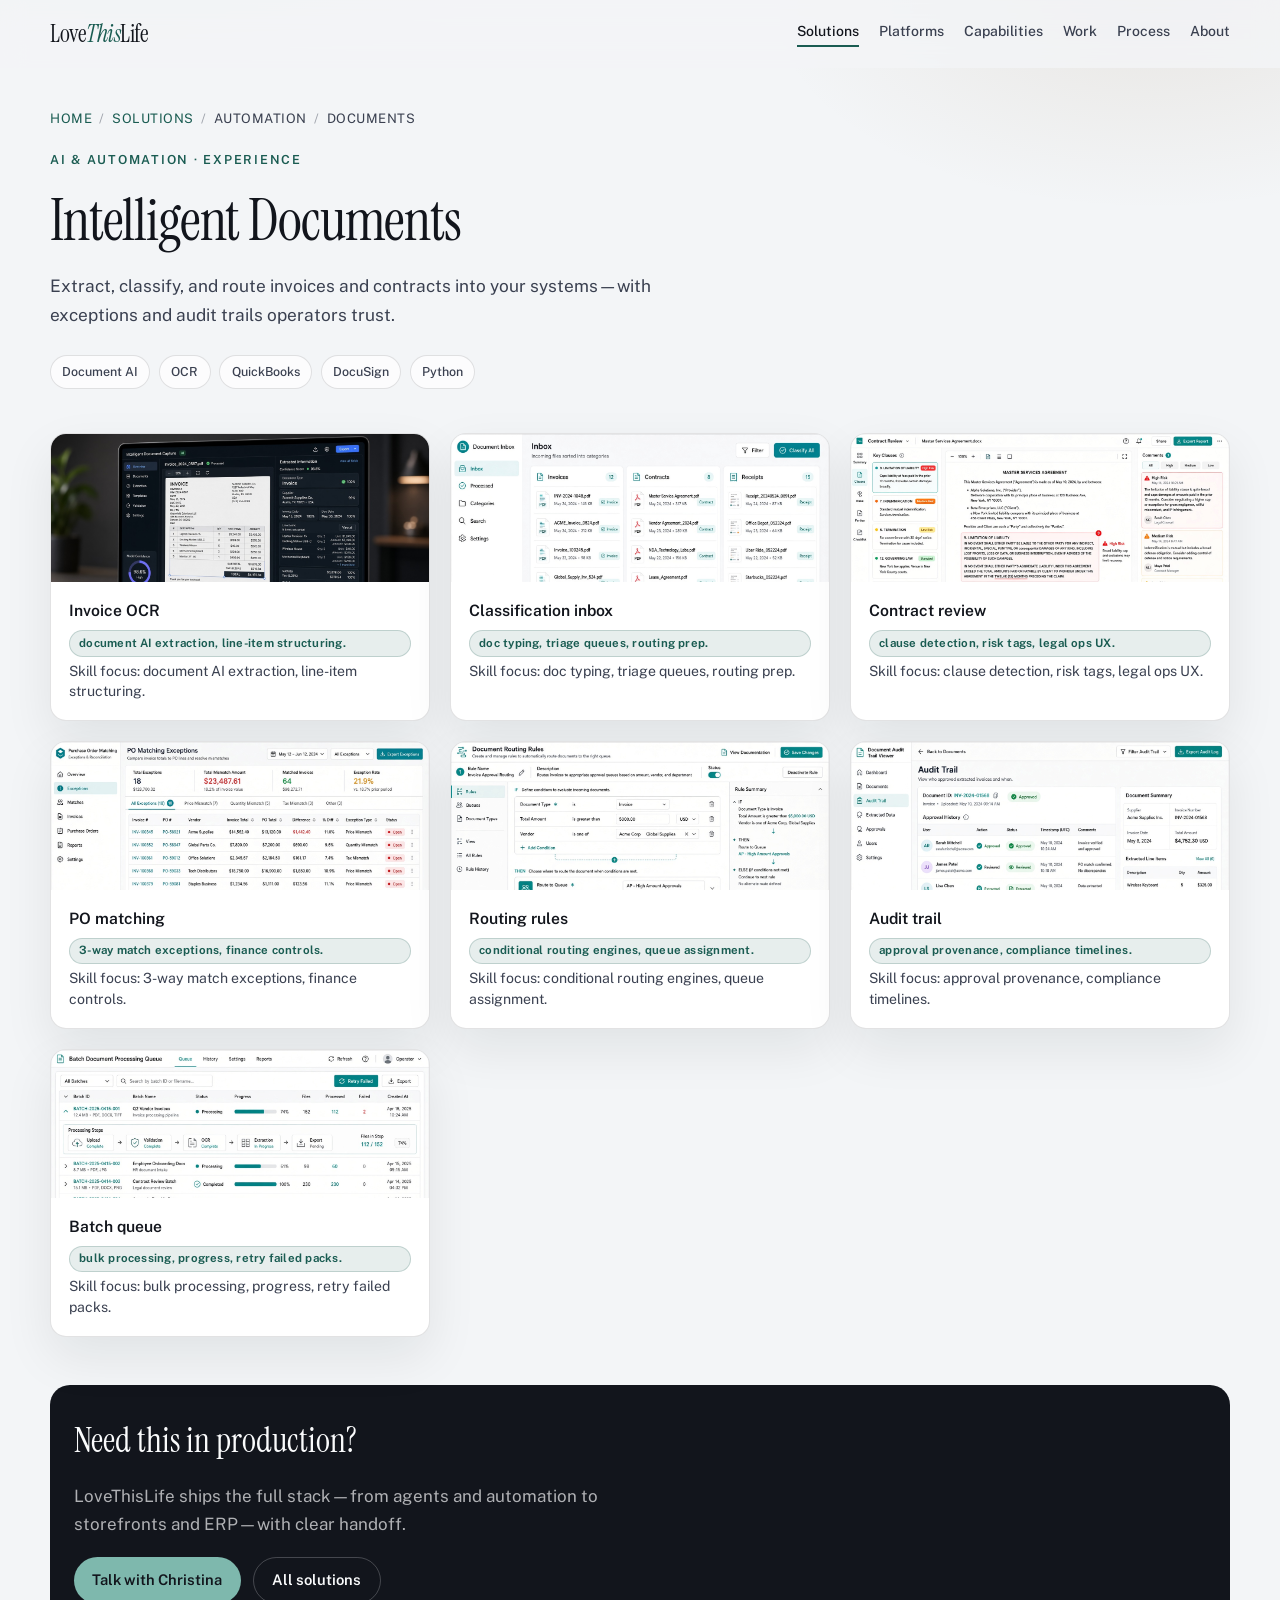
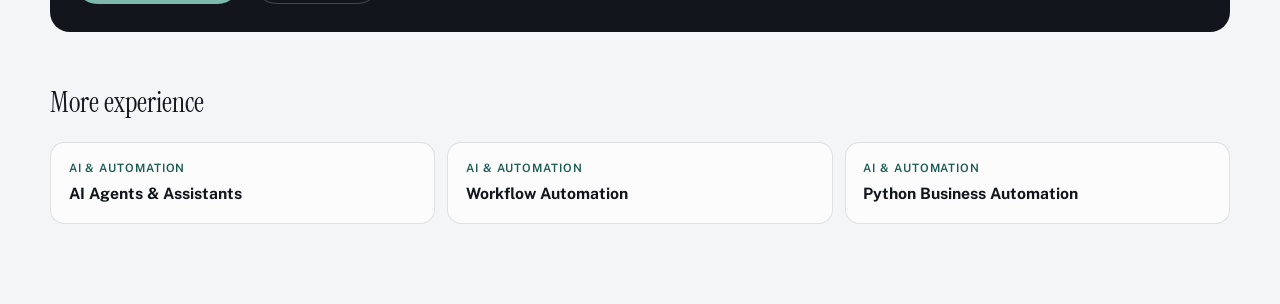
==== commit 1c4f95cd: "Tighten experience card imagery and expand tool-specific skills. Shrink product thumbnails to a cons" ====
--- a/automation/documents/index.html
+++ b/automation/documents/index.html
@@ -59,8 +59,9 @@
         <div class="xp-meta">
           <span>Document AI</span>
           <span>OCR</span>
+          <span>QuickBooks</span>
+          <span>DocuSign</span>
           <span>Python</span>
-          <span>QuickBooks</span>
         </div>
       </header>
 
--- a/styles.css
+++ b/styles.css
@@ -735,7 +735,7 @@
 }
 .solution-card {
   position: relative;
-  min-height: 320px;
+  min-height: 240px;
   border-radius: var(--radius-lg);
   overflow: hidden;
   border: 1px solid rgba(255, 255, 255, 0.08);
@@ -743,7 +743,7 @@
   transition: transform 0.45s var(--ease), border-color 0.35s ease, box-shadow 0.45s var(--ease);
 }
 @media (min-width: 768px) {
-  .solution-card--wide { grid-column: span 2; min-height: 300px; }
+  .solution-card--wide { grid-column: span 2; min-height: 240px; }
 }
 .solution-card:hover {
   transform: translateY(-6px);
@@ -1206,11 +1206,14 @@
 .projects {
   margin-top: 2rem;
   display: grid;
-  grid-template-columns: repeat(auto-fill, minmax(260px, 1fr));
-  gap: 1.15rem;
+  grid-template-columns: repeat(auto-fill, minmax(220px, 1fr));
+  gap: 1rem;
 }
 @media (min-width: 900px) {
   .projects { grid-template-columns: repeat(3, 1fr); }
+}
+@media (min-width: 1200px) {
+  .projects { grid-template-columns: repeat(4, 1fr); }
 }
 .project {
   display: flex;
@@ -1228,9 +1231,12 @@
 .project-media {
   margin: 0;
   position: relative;
-  aspect-ratio: 4 / 3;
+  aspect-ratio: 16 / 9;
+  height: 132px;
+  max-height: 132px;
   overflow: hidden;
   min-height: 0;
+  background: #e8eef1;
 }
 .project-media__num { display: none; }
 .project-media::after {
@@ -1245,7 +1251,8 @@
   height: 100%;
   min-height: 0;
   object-fit: cover;
-  transform: scale(1.05);
+  object-position: center top;
+  transform: scale(1.02);
   opacity: 1;
   transition: transform 0.6s var(--ease);
 }
@@ -1270,10 +1277,24 @@
   border-radius: 4px;
 }
 .project-body {
-  padding: 1rem 1rem 1.15rem;
+  padding: 0.8rem 0.85rem 0.95rem;
   display: flex;
   flex-direction: column;
   flex: 1;
+  gap: 0.35rem;
+}
+.project-body h3 {
+  font-size: 1.05rem;
+  line-height: 1.25;
+}
+.project-body p {
+  font-size: 0.84rem;
+  line-height: 1.45;
+}
+#experience .xp-skill {
+  font-size: 0.66rem;
+  padding: 0.22rem 0.48rem;
+  line-height: 1.3;
 }
 .project-body h3 {
   margin: 0.35rem 0 0.45rem;
--- a/experience.css
+++ b/experience.css
@@ -89,15 +89,16 @@
   .xp-gallery {
     grid-template-columns: repeat(2, minmax(0, 1fr));
   }
-  .xp-gallery__item:nth-child(7n + 1),
-  .xp-gallery__item:nth-child(7n + 4) {
-    grid-column: span 2;
+}
+@media (min-width: 1100px) {
+  .xp-gallery {
+    grid-template-columns: repeat(3, minmax(0, 1fr));
   }
 }
 
 .xp-gallery__item {
   margin: 0;
-  border-radius: 1.1rem;
+  border-radius: 1rem;
   overflow: hidden;
   background: #fff;
   border: 1px solid var(--line);
@@ -112,8 +113,10 @@
 
 .xp-gallery__item img {
   width: 100%;
-  aspect-ratio: 16 / 10;
+  height: 148px;
+  aspect-ratio: 16 / 9;
   object-fit: cover;
+  object-position: center top;
   background: #dfe5ea;
 }
 
